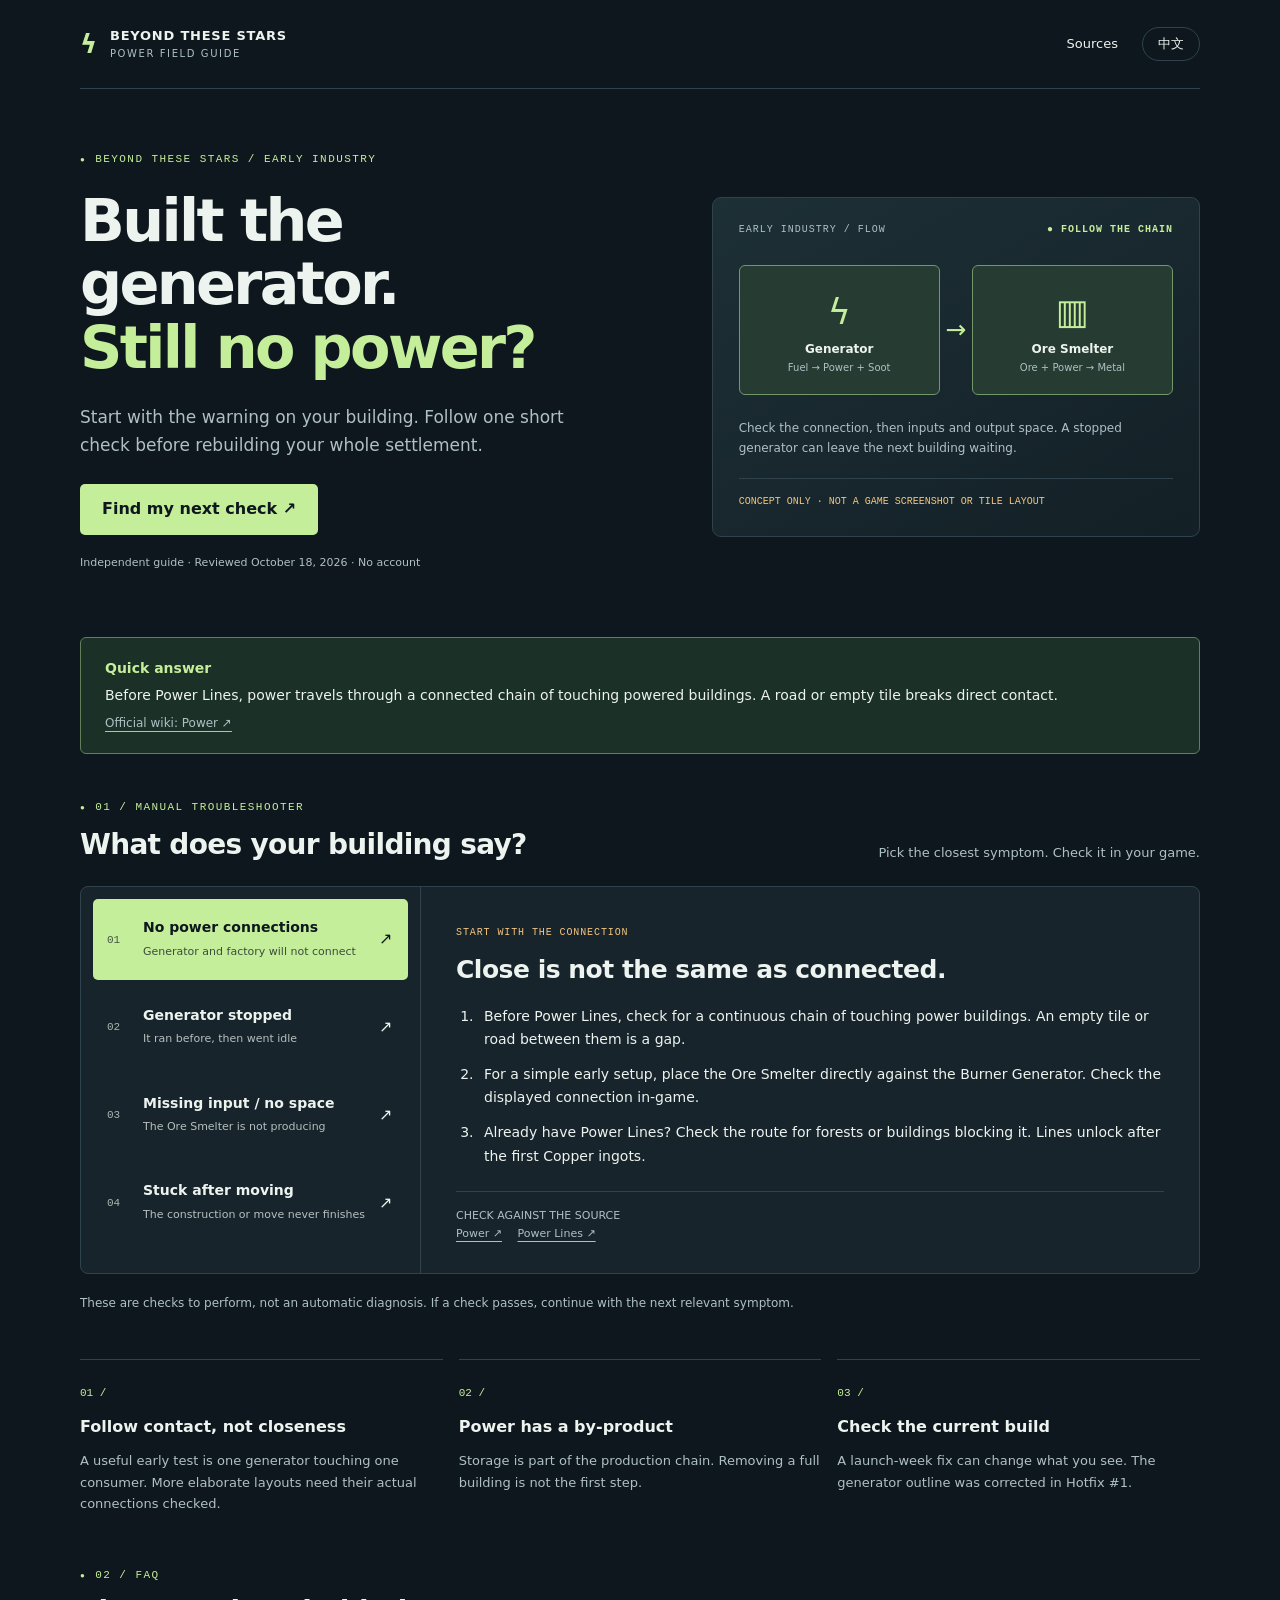
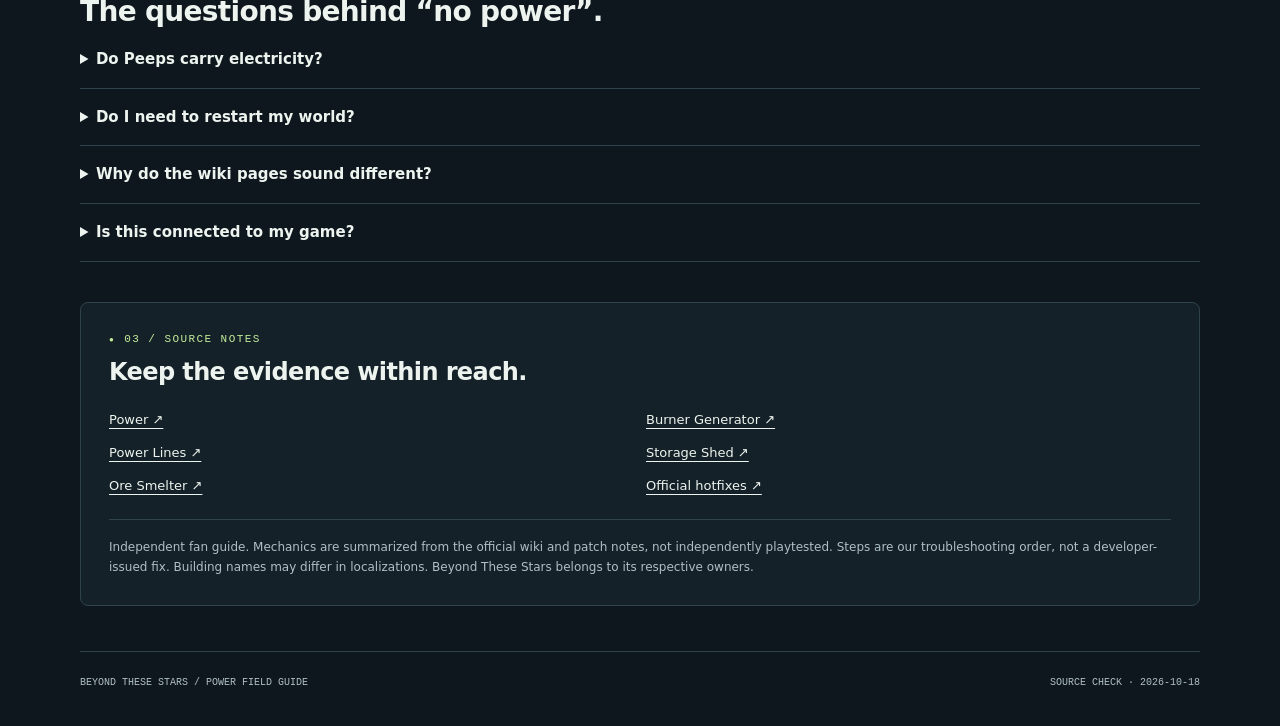
==== index.html @ 2d948776 "发布繁星之海中英文供电排查首版" ====
<!doctype html>
<html lang="en">
<head>
  <meta charset="utf-8">
  <meta name="viewport" content="width=device-width,initial-scale=1">
  <meta name="description" content="Troubleshoot Beyond These Stars power: touching buildings, missing inputs, full soot storage and power lines. A short, source-linked manual checklist.">
  <meta name="theme-color" content="#0e171d">
  <link rel="canonical" href="https://yxhtl.github.io/beyond-these-stars-power-check/">
  <link rel="alternate" hreflang="x-default" href="https://yxhtl.github.io/beyond-these-stars-power-check/">
  <title>Beyond These Stars: No Power Connections & Generator Not Working</title>
  <link rel="alternate" hreflang="en" href="https://yxhtl.github.io/beyond-these-stars-power-check/">
  <link rel="alternate" hreflang="zh-CN" href="https://yxhtl.github.io/beyond-these-stars-power-check/zh.html">
  <link rel="icon" href="data:image/svg+xml,%3Csvg xmlns='http://www.w3.org/2000/svg' viewBox='0 0 32 32'%3E%3Crect width='32' height='32' rx='7' fill='%230e171d'/%3E%3Cpath d='M18 3L7 19h8l-1 10 12-17h-9z' fill='%23c5ee9b'/%3E%3C/svg%3E">
  <link rel="stylesheet" href="style.css">
  <script src="app.js" defer></script>
</head>
<body>
<a class="skip" href="#checks">Skip to power checks</a>
<header class="wrap masthead">
  <a class="brand" href="index.html"><span class="brand-icon" aria-hidden="true">ϟ</span><span>BEYOND THESE STARS<small>POWER FIELD GUIDE</small></span></a>
  <nav aria-label="Navigation"><a class="source-nav" href="#sources">Sources</a><a class="lang" href="zh.html" lang="zh-CN">中文</a></nav>
</header>
<main class="wrap">
  <section class="hero" aria-labelledby="title">
    <div><div class="eyebrow">BEYOND THESE STARS / EARLY INDUSTRY</div><h1 id="title">Built the generator.<br><span>Still no power?</span></h1><p class="lead">Start with the warning on your building. Follow one short check before rebuilding your whole settlement.</p><a class="cta" href="#checks">Find my next check ↗</a><p class="meta">Independent guide · Reviewed October 18, 2026 · No account</p></div>
    <aside class="diagram" aria-label="A conceptual production flow, not an in-game placement map">
      <div class="diagram-header"><span>EARLY INDUSTRY / FLOW</span><b>● FOLLOW THE CHAIN</b></div>
      <div class="power-flow"><div class="machine"><span class="icon" aria-hidden="true">ϟ</span><strong>Generator</strong><small>Fuel → Power + Soot</small></div><span class="flow-arrow" aria-hidden="true">→</span><div class="machine"><span class="icon" aria-hidden="true">▥</span><strong>Ore Smelter</strong><small>Ore + Power → Metal</small></div></div>
      <p>Check the connection, then inputs and output space. A stopped generator can leave the next building waiting.</p><div class="diagram-foot">CONCEPT ONLY · NOT A GAME SCREENSHOT OR TILE LAYOUT</div>
    </aside>
  </section>
  <aside class="quick"><strong>Quick answer</strong><p>Before Power Lines, power travels through a connected chain of touching powered buildings. A road or empty tile breaks direct contact.</p><a href="https://wiki.hoodedhorse.com/Beyond_These_Stars/Power">Official wiki: Power ↗</a></aside>
  <section id="checks" aria-labelledby="checks-title">
    <div class="section-head"><div><div class="eyebrow">01 / MANUAL TROUBLESHOOTER</div><h2 id="checks-title">What does your building say?</h2></div><p>Pick the closest symptom. Check it in your game.</p></div>
    <noscript><p class="noscript">JavaScript is off: all four checklists are shown below.</p></noscript>
    <div class="diagnostics">
      <div class="symptoms" role="group" aria-label="What does your building say?"><button type="button" data-symptom="connection" aria-controls="answer-connection" aria-pressed="true"><span class="num">01</span><span><strong>No power connections</strong><small>Generator and factory will not connect</small></span><span class="arrow" aria-hidden="true">↗</span></button>
<button type="button" data-symptom="stopped" aria-controls="answer-stopped" aria-pressed="false"><span class="num">02</span><span><strong>Generator stopped</strong><small>It ran before, then went idle</small></span><span class="arrow" aria-hidden="true">↗</span></button>
<button type="button" data-symptom="input" aria-controls="answer-input" aria-pressed="false"><span class="num">03</span><span><strong>Missing input / no space</strong><small>The Ore Smelter is not producing</small></span><span class="arrow" aria-hidden="true">↗</span></button>
<button type="button" data-symptom="moved" aria-controls="answer-moved" aria-pressed="false"><span class="num">04</span><span><strong>Stuck after moving</strong><small>The construction or move never finishes</small></span><span class="arrow" aria-hidden="true">↗</span></button></div>
      <div class="answers" aria-live="polite" aria-atomic="true"><article class="answer" id="answer-connection" data-answer="connection" aria-labelledby="heading-connection"><span class="tag">START WITH THE CONNECTION</span><h3 id="heading-connection">Close is not the same as connected.</h3><ol><li>Before Power Lines, check for a continuous chain of touching power buildings. An empty tile or road between them is a gap.</li><li>For a simple early setup, place the Ore Smelter directly against the Burner Generator. Check the displayed connection in-game.</li><li>Already have Power Lines? Check the route for forests or buildings blocking it. Lines unlock after the first Copper ingots.</li></ol><div class="source">CHECK AGAINST THE SOURCE<br><a href="https://wiki.hoodedhorse.com/Beyond_These_Stars/Power">Power ↗</a> <a href="https://wiki.hoodedhorse.com/Beyond_These_Stars/Power_Lines">Power Lines ↗</a></div></article>
<article class="answer" id="answer-stopped" data-answer="stopped" aria-labelledby="heading-stopped"><span class="tag">CHECK THE GENERATOR FIRST</span><h3 id="heading-stopped">Fuel in. Soot out.</h3><ol><li>Inspect the generator’s fuel: it uses Wood or Wood Waste.</li><li>Check its Soot output space. A full Soot store can stop power generation; arrange storage that accepts it.</li><li>If the generator resumes, check the consumer again. If it stays idle, inspect its own status before assuming the grid is broken.</li></ol><div class="source">CHECK AGAINST THE SOURCE<br><a href="https://wiki.hoodedhorse.com/Beyond_These_Stars/Burner_Generator">Burner Generator ↗</a> <a href="https://wiki.hoodedhorse.com/Beyond_These_Stars/Storage_Shed">Storage Shed ↗</a></div></article>
<article class="answer" id="answer-input" data-answer="input" aria-labelledby="heading-input"><span class="tag">TRACE ONE INPUT AT A TIME</span><h3 id="heading-input">Read the smelter’s own status.</h3><ol><li>Check whether Power or ore is missing. The Ore Smelter needs both to make metal.</li><li>If Power is missing, check the connected generator. If ore is missing, inspect the Mine and delivery route.</li><li>If output space is full, inspect storage and its resource allocation. Do this before adding another smelter.</li></ol><div class="source">CHECK AGAINST THE SOURCE<br><a href="https://wiki.hoodedhorse.com/Beyond_These_Stars/Ore_Smelter">Ore Smelter ↗</a> <a href="https://wiki.hoodedhorse.com/Beyond_These_Stars/Storage_Shed">Storage Shed ↗</a></div></article>
<article class="answer" id="answer-moved" data-answer="moved" aria-labelledby="heading-moved"><span class="tag">CHECK PATCHES AND CONSTRUCTION</span><h3 id="heading-moved">A stalled move may be a different problem.</h3><ol><li>Read the current official hotfix notes. Hotfix #1 and #2 addressed building-move cases; #1 also changed the generator outline from pollution range to power range.</li><li>For unfinished construction, check that its required materials can reach the site. A paused supplier can hold construction up.</li><li>If the problem persists on the current build, use the game’s F11 report tool. Keep a save; this page cannot diagnose a save-file bug.</li></ol><div class="source">CHECK AGAINST THE SOURCE<br><a href="https://steamcommunity.com/app/2295060/announcements/">Official hotfixes ↗</a> <a href="https://steamcommunity.com/app/2295060/discussions/0/601911716272542834/">Developer support / F11 FAQ ↗</a></div></article></div>
    </div><p class="after">These are checks to perform, not an automatic diagnosis. If a check passes, continue with the next relevant symptom.</p>
  </section>
  <section class="facts" aria-label="Three things to keep in mind"><article class="fact"><span class="number">01 /</span><h3>Follow contact, not closeness</h3><p>A useful early test is one generator touching one consumer. More elaborate layouts need their actual connections checked.</p></article><article class="fact"><span class="number">02 /</span><h3>Power has a by-product</h3><p>Storage is part of the production chain. Removing a full building is not the first step.</p></article><article class="fact"><span class="number">03 /</span><h3>Check the current build</h3><p>A launch-week fix can change what you see. The generator outline was corrected in Hotfix #1.</p></article></section>
  <section class="faq" aria-labelledby="faq-title"><div class="eyebrow">02 / FAQ</div><h2 id="faq-title">The questions behind “no power”.</h2><details><summary>Do Peeps carry electricity?</summary><p>No. The official Power page describes automatic transfer between connected power buildings. Peeps move other resources.</p></details><details><summary>Do I need to restart my world?</summary><p>This guide has no evidence that restarting fixes your issue. Inspect the warning and current hotfixes first; use F11 for a persistent bug.</p></details><details><summary>Why do the wiki pages sound different?</summary><p>The general Power page describes a chain of touching buildings; the Burner Generator page describes the simpler direct-contact setup. We use the general rule and show direct contact as the first test, not as the only valid layout.</p></details><details><summary>Is this connected to my game?</summary><p>No. Your selection only changes this page. It is not stored or transmitted. There are no analytics scripts, accounts, paid APIs or game-file uploads.</p></details></section>
  <section class="sources" id="sources" aria-labelledby="sources-title"><div class="eyebrow">03 / SOURCE NOTES</div><h2 id="sources-title">Keep the evidence within reach.</h2><div class="source-grid"><a href="https://wiki.hoodedhorse.com/Beyond_These_Stars/Power">Power ↗</a> <a href="https://wiki.hoodedhorse.com/Beyond_These_Stars/Burner_Generator">Burner Generator ↗</a> <a href="https://wiki.hoodedhorse.com/Beyond_These_Stars/Power_Lines">Power Lines ↗</a> <a href="https://wiki.hoodedhorse.com/Beyond_These_Stars/Storage_Shed">Storage Shed ↗</a> <a href="https://wiki.hoodedhorse.com/Beyond_These_Stars/Ore_Smelter">Ore Smelter ↗</a> <a href="https://steamcommunity.com/app/2295060/announcements/">Official hotfixes ↗</a></div><p class="scope">Independent fan guide. Mechanics are summarized from the official wiki and patch notes, not independently playtested. Steps are our troubleshooting order, not a developer-issued fix. Building names may differ in localizations. Beyond These Stars belongs to its respective owners.</p></section>
</main>
<footer class="wrap"><span>BEYOND THESE STARS / POWER FIELD GUIDE</span><span>SOURCE CHECK · 2026-10-18</span></footer>
</body>
</html>
---- style.css ----
:root{color-scheme:dark;--bg:#0e171d;--panel:#17242c;--line:#30434d;--ink:#edf3ee;--muted:#afc0c5;--lime:#c5ee9b;--amber:#f4c57f}*{box-sizing:border-box}html{scroll-behavior:smooth;scroll-padding-top:24px}body{margin:0;background:var(--bg);color:var(--ink);font:16px/1.65 system-ui,-apple-system,"Segoe UI","Microsoft YaHei",sans-serif}a{color:inherit;text-underline-offset:4px}button{font:inherit}button,a,input{touch-action:manipulation}a:focus-visible,button:focus-visible,summary:focus-visible{outline:3px solid var(--amber);outline-offset:5px}.wrap{width:min(1120px,calc(100% - 48px));margin:auto}.skip{position:absolute;top:-100px;background:var(--lime);color:var(--bg);padding:10px;z-index:2}.skip:focus{top:0}.masthead{display:flex;align-items:center;justify-content:space-between;padding:25px 0;border-bottom:1px solid var(--line);gap:20px}.brand{display:flex;gap:12px;align-items:center;text-decoration:none;font-size:13px;font-weight:750;letter-spacing:.06em}.brand-icon{font-size:26px;line-height:1;color:var(--lime)}.brand small{display:block;font-size:10px;letter-spacing:.16em;color:var(--muted);font-weight:500}nav{display:flex;gap:24px;align-items:center;font-size:13px}nav a{text-decoration:none}.lang{border:1px solid var(--line);border-radius:30px;padding:5px 15px}.hero{display:grid;grid-template-columns:1.15fr 1fr;gap:70px;padding:62px 0 54px;align-items:center}.eyebrow{font:11px/1.6 ui-monospace,Consolas,monospace;letter-spacing:.13em;color:var(--lime);text-transform:uppercase}.eyebrow:before{content:'●';font-size:8px;margin-right:9px}h1{font-size:clamp(37px,4.6vw,62px);letter-spacing:-.045em;line-height:1.08;margin:20px 0 24px;font-weight:650}h1 span{color:var(--lime)}.lead{font-size:17px;max-width:490px;color:var(--muted);margin:0 0 25px}.cta{display:inline-block;background:var(--lime);color:var(--bg);padding:12px 22px;border-radius:5px;font-weight:700;text-decoration:none}.meta{font-size:11px;color:var(--muted);margin-top:19px}.diagram{padding:26px;border:1px solid var(--line);border-radius:9px;background:linear-gradient(150deg,#1d3036,#132026);position:relative}.diagram-header{display:flex;justify-content:space-between;font:10px ui-monospace,monospace;color:var(--muted);letter-spacing:.1em}.diagram-header b{color:var(--lime)}.power-flow{display:grid;grid-template-columns:1fr 32px 1fr;align-items:center;margin:30px 0 24px}.machine{text-align:center;border:1px solid #73966b;border-radius:6px;padding:18px 5px;background:#263b32;font-size:12px}.machine .icon{display:block;font-size:35px;color:var(--lime);line-height:1.6}.machine small{display:block;color:var(--muted);font-size:10px}.flow-arrow{text-align:center;color:var(--lime);font-size:25px}.diagram p{margin:0;color:var(--muted);font-size:12px}.diagram-foot{margin-top:19px;border-top:1px solid var(--line);padding-top:15px;color:var(--amber);font:10px/1.6 ui-monospace,monospace}.quick{border:1px solid #657e58;background:#1b3027;border-radius:6px;padding:19px 24px;margin-bottom:45px;font-size:14px}.quick strong{color:var(--lime)}.quick p{margin:4px 0}.quick a{color:var(--muted);font-size:12px}.section-head{display:flex;justify-content:space-between;align-items:end;gap:20px;margin-bottom:23px}h2{font-size:28px;letter-spacing:-.025em;line-height:1.3;margin:10px 0 0}.section-head p{color:var(--muted);font-size:13px;margin:0}.diagnostics{display:grid;grid-template-columns:340px 1fr;border:1px solid var(--line);border-radius:8px;overflow:hidden;background:var(--panel)}.symptoms{padding:12px;border-right:1px solid var(--line);display:flex;flex-direction:column;gap:7px}.symptoms button{text-align:left;display:grid;grid-template-columns:26px 1fr 15px;gap:10px;width:100%;padding:18px 13px;border:1px solid transparent;background:transparent;color:var(--ink);border-radius:5px;cursor:pointer;align-items:center}.symptoms button:hover{background:#23363c}.symptoms button[aria-pressed=true]{background:#c5ee9b;color:var(--bg)}.symptoms strong{display:block;font-size:14px;line-height:1.4}.symptoms small{display:block;font-size:11px;opacity:.75;margin-top:5px}.symptoms .num{font:11px ui-monospace,monospace;opacity:.7}.answer{padding:30px 35px;min-height:348px}.answer[hidden]{display:none}.answer h3{font-size:25px;letter-spacing:-.02em;line-height:1.3;margin:10px 0 19px}.answer ol{padding-left:22px;margin:0}.answer li{padding:0 0 12px 6px;font-size:14px}.answer .source{display:block;border-top:1px solid var(--line);padding-top:15px;margin-top:11px;color:var(--muted);font-size:11px}.answer .source a{margin-right:12px}.tag{font:10px ui-monospace,monospace;color:var(--amber);letter-spacing:.09em}.after{margin-top:20px;color:var(--muted);font-size:12px}.facts{display:grid;grid-template-columns:repeat(3,1fr);gap:16px;margin:45px 0 52px}.fact{border-top:1px solid var(--line);padding-top:18px}.fact .number{font:11px ui-monospace,monospace;color:var(--lime)}.fact h3{font-size:16px;margin:10px 0}.fact p{font-size:13px;color:var(--muted);margin:0}.faq{padding:0 0 40px}details{border-bottom:1px solid var(--line);padding:16px 0}summary{cursor:pointer;font-size:15px;font-weight:600}details p{color:var(--muted);font-size:14px;max-width:820px}.sources{background:#142128;border:1px solid var(--line);border-radius:8px;padding:28px;margin:0 0 45px}.sources h2{margin:9px 0 20px;font-size:24px}.source-grid{display:grid;grid-template-columns:1fr 1fr;gap:12px}.source-grid a{font-size:13px}.sources .scope{color:var(--muted);font-size:12px;border-top:1px solid var(--line);padding-top:18px;margin:22px 0 0}footer{display:flex;justify-content:space-between;gap:18px;padding:22px 0 35px;border-top:1px solid var(--line);color:var(--muted);font:10px/1.7 ui-monospace,monospace}.noscript{padding:10px;color:var(--amber)}@media(max-width:800px){.hero{gap:28px}.diagnostics{grid-template-columns:290px 1fr}.answer{padding:25px}.wrap{width:calc(100% - 36px)}}@media(max-width:640px){.masthead{padding:19px 0}.brand{font-size:11px}nav{gap:14px}nav .source-nav{display:none}.hero{grid-template-columns:1fr;padding:36px 0 30px;gap:28px}h1{font-size:45px}.lead{font-size:15px}.diagram{padding:20px}.power-flow{margin:19px 0}.machine{padding:9px 4px}.machine .icon{font-size:26px}.quick{padding:17px;margin-bottom:30px}.section-head{display:block}.section-head p{margin-top:10px}.diagnostics{grid-template-columns:1fr}.symptoms{border-right:0;border-bottom:1px solid var(--line);display:grid;grid-template-columns:1fr 1fr;gap:6px;padding:8px}.symptoms button{padding:12px 8px;grid-template-columns:1fr;gap:3px;min-height:93px}.symptoms .num,.symptoms .arrow{display:none}.symptoms strong{font-size:13px}.symptoms small{font-size:10px}.answer{min-height:0;padding:23px}.answer h3{font-size:23px}.facts{grid-template-columns:1fr;margin:30px 0;gap:22px}.source-grid{grid-template-columns:1fr}.sources{padding:22px}.faq h2{font-size:25px}footer{flex-direction:column;gap:4px}}@media(prefers-reduced-motion:reduce){html{scroll-behavior:auto}}
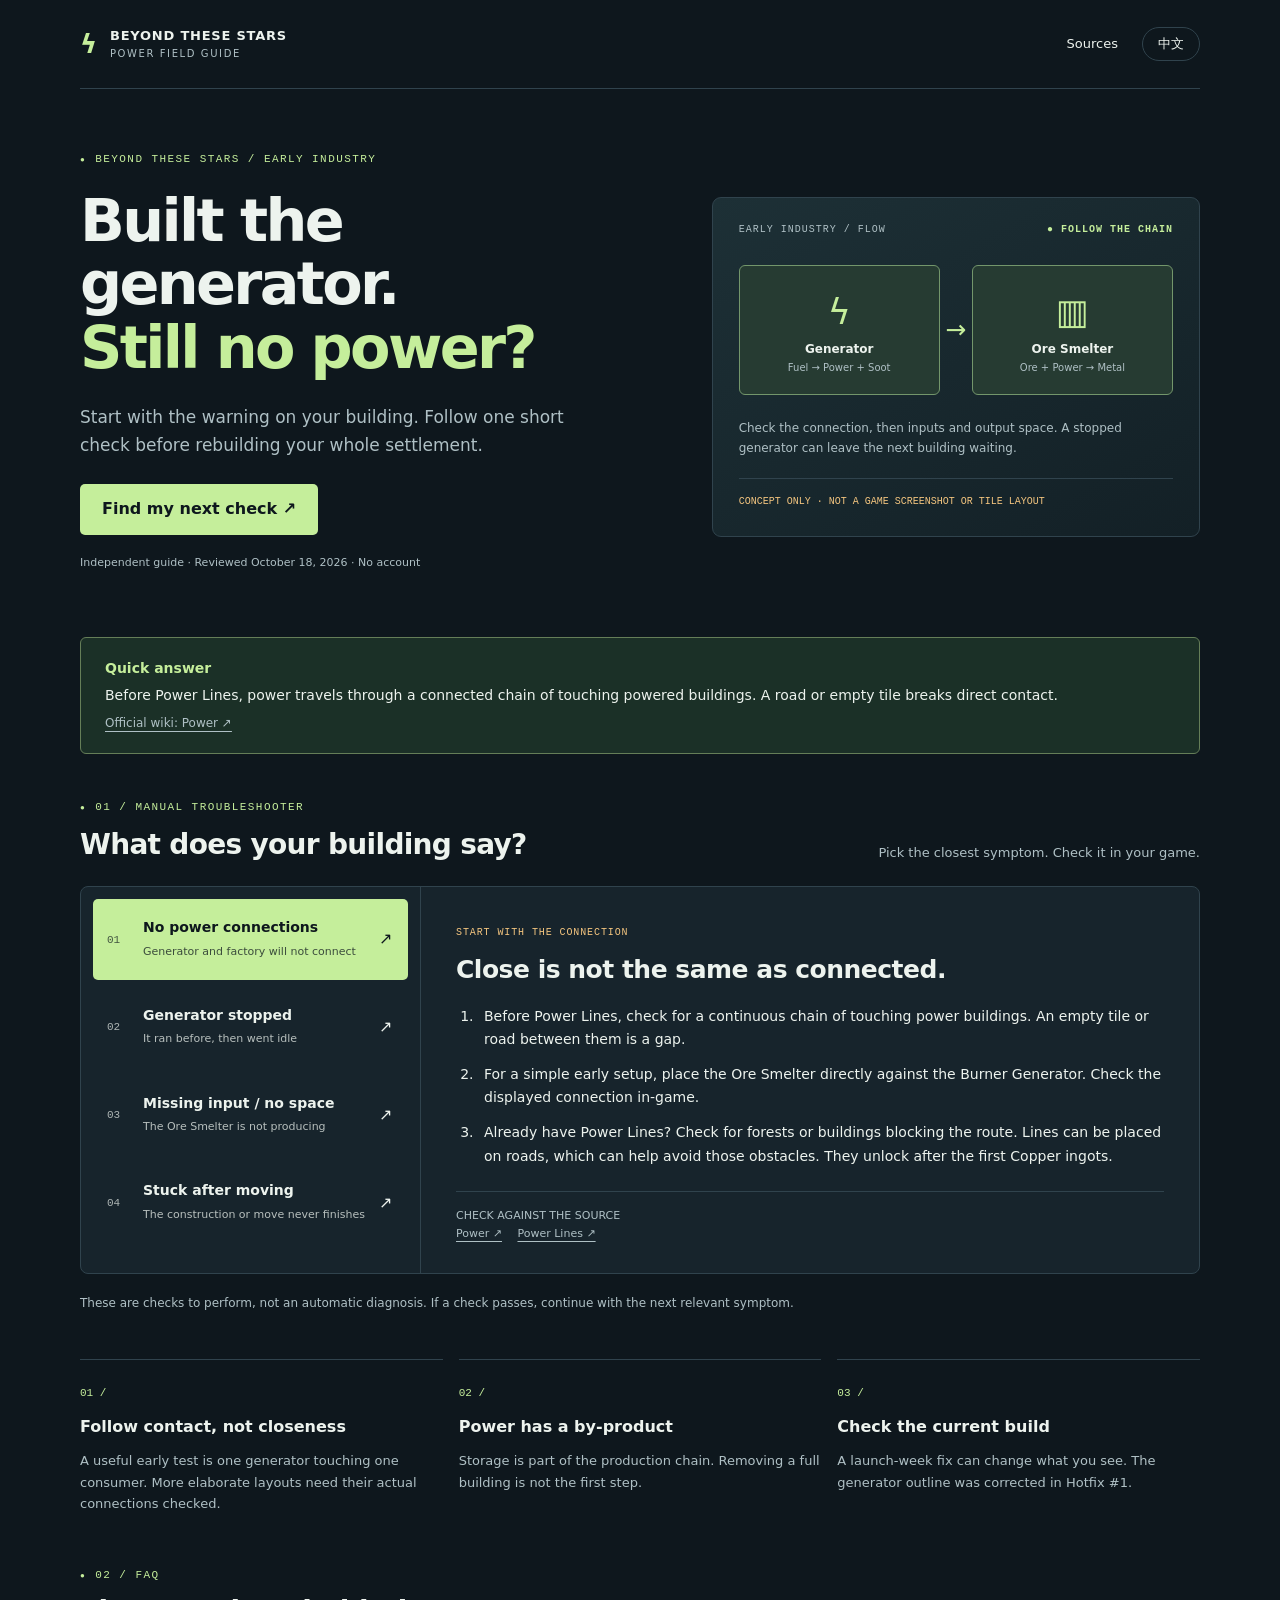
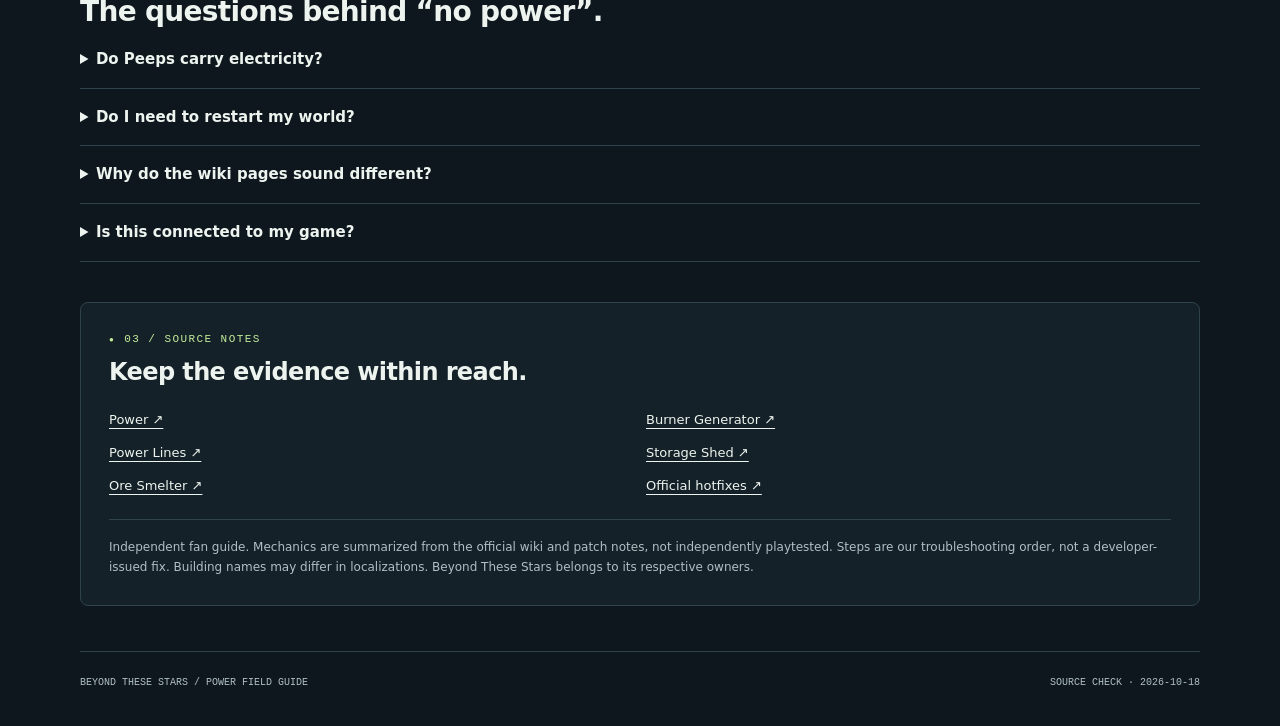
==== commit 9d37a829: "补充电线沿道路铺设的排查办法" ====
--- a/index.html
+++ b/index.html
@@ -2,6 +2,7 @@
 <html lang="en">
 <head>
   <meta charset="utf-8">
+  <meta name="google-site-verification" content="pBHkKJALWgEsYoh5x7FHXkiHy3ZJy1XOUQiFGZpVjVI">
   <meta name="viewport" content="width=device-width,initial-scale=1">
   <meta name="description" content="Troubleshoot Beyond These Stars power: touching buildings, missing inputs, full soot storage and power lines. A short, source-linked manual checklist.">
   <meta name="theme-color" content="#0e171d">
@@ -12,6 +13,7 @@
   <link rel="alternate" hreflang="zh-CN" href="https://yxhtl.github.io/beyond-these-stars-power-check/zh.html">
   <link rel="icon" href="data:image/svg+xml,%3Csvg xmlns='http://www.w3.org/2000/svg' viewBox='0 0 32 32'%3E%3Crect width='32' height='32' rx='7' fill='%230e171d'/%3E%3Cpath d='M18 3L7 19h8l-1 10 12-17h-9z' fill='%23c5ee9b'/%3E%3C/svg%3E">
   <link rel="stylesheet" href="style.css">
+  <script src="analytics.js" defer></script>
   <script src="app.js" defer></script>
 </head>
 <body>
@@ -38,14 +40,14 @@
 <button type="button" data-symptom="stopped" aria-controls="answer-stopped" aria-pressed="false"><span class="num">02</span><span><strong>Generator stopped</strong><small>It ran before, then went idle</small></span><span class="arrow" aria-hidden="true">↗</span></button>
 <button type="button" data-symptom="input" aria-controls="answer-input" aria-pressed="false"><span class="num">03</span><span><strong>Missing input / no space</strong><small>The Ore Smelter is not producing</small></span><span class="arrow" aria-hidden="true">↗</span></button>
 <button type="button" data-symptom="moved" aria-controls="answer-moved" aria-pressed="false"><span class="num">04</span><span><strong>Stuck after moving</strong><small>The construction or move never finishes</small></span><span class="arrow" aria-hidden="true">↗</span></button></div>
-      <div class="answers" aria-live="polite" aria-atomic="true"><article class="answer" id="answer-connection" data-answer="connection" aria-labelledby="heading-connection"><span class="tag">START WITH THE CONNECTION</span><h3 id="heading-connection">Close is not the same as connected.</h3><ol><li>Before Power Lines, check for a continuous chain of touching power buildings. An empty tile or road between them is a gap.</li><li>For a simple early setup, place the Ore Smelter directly against the Burner Generator. Check the displayed connection in-game.</li><li>Already have Power Lines? Check the route for forests or buildings blocking it. Lines unlock after the first Copper ingots.</li></ol><div class="source">CHECK AGAINST THE SOURCE<br><a href="https://wiki.hoodedhorse.com/Beyond_These_Stars/Power">Power ↗</a> <a href="https://wiki.hoodedhorse.com/Beyond_These_Stars/Power_Lines">Power Lines ↗</a></div></article>
-<article class="answer" id="answer-stopped" data-answer="stopped" aria-labelledby="heading-stopped"><span class="tag">CHECK THE GENERATOR FIRST</span><h3 id="heading-stopped">Fuel in. Soot out.</h3><ol><li>Inspect the generator’s fuel: it uses Wood or Wood Waste.</li><li>Check its Soot output space. A full Soot store can stop power generation; arrange storage that accepts it.</li><li>If the generator resumes, check the consumer again. If it stays idle, inspect its own status before assuming the grid is broken.</li></ol><div class="source">CHECK AGAINST THE SOURCE<br><a href="https://wiki.hoodedhorse.com/Beyond_These_Stars/Burner_Generator">Burner Generator ↗</a> <a href="https://wiki.hoodedhorse.com/Beyond_These_Stars/Storage_Shed">Storage Shed ↗</a></div></article>
+      <div class="answers" aria-live="polite" aria-atomic="true"><article class="answer" id="answer-connection" data-answer="connection" aria-labelledby="heading-connection"><span class="tag">START WITH THE CONNECTION</span><h3 id="heading-connection">Close is not the same as connected.</h3><ol><li>Before Power Lines, check for a continuous chain of touching power buildings. An empty tile or road between them is a gap.</li><li>For a simple early setup, place the Ore Smelter directly against the Burner Generator. Check the displayed connection in-game.</li><li>Already have Power Lines? Check for forests or buildings blocking the route. Lines can be placed on roads, which can help avoid those obstacles. They unlock after the first Copper ingots.</li></ol><div class="source">CHECK AGAINST THE SOURCE<br><a href="https://wiki.hoodedhorse.com/Beyond_These_Stars/Power">Power ↗</a> <a href="https://wiki.hoodedhorse.com/Beyond_These_Stars/Power_Lines">Power Lines ↗</a></div></article>
+<article class="answer" id="answer-stopped" data-answer="stopped" aria-labelledby="heading-stopped"><span class="tag">CHECK THE GENERATOR FIRST</span><h3 id="heading-stopped">Fuel in. Soot out.</h3><ol><li>Check the generator’s selected task and missing-input message. Early Wiki guidance lists Wood or Wood Waste; Hotfix #5 added a Planks-to-Power task and notes that some balance changes may apply only to new buildings. Use the tasks actually available on this building in your current build; do not assume every building has the new task.</li><li>Check its Soot output space. A full Soot store can stop power generation; arrange storage that accepts it.</li><li>If the generator resumes, check the consumer again. If it stays idle, inspect its own status before assuming the grid is broken.</li></ol><div class="source">CHECK AGAINST THE SOURCE<br><a href="https://wiki.hoodedhorse.com/Beyond_These_Stars/Burner_Generator">Burner Generator ↗</a> <a href="https://wiki.hoodedhorse.com/Beyond_These_Stars/Storage_Shed">Storage Shed ↗</a> <a href="https://steamcommunity.com/app/2295060/allnews/">Official hotfix #5 ↗</a></div></article>
 <article class="answer" id="answer-input" data-answer="input" aria-labelledby="heading-input"><span class="tag">TRACE ONE INPUT AT A TIME</span><h3 id="heading-input">Read the smelter’s own status.</h3><ol><li>Check whether Power or ore is missing. The Ore Smelter needs both to make metal.</li><li>If Power is missing, check the connected generator. If ore is missing, inspect the Mine and delivery route.</li><li>If output space is full, inspect storage and its resource allocation. Do this before adding another smelter.</li></ol><div class="source">CHECK AGAINST THE SOURCE<br><a href="https://wiki.hoodedhorse.com/Beyond_These_Stars/Ore_Smelter">Ore Smelter ↗</a> <a href="https://wiki.hoodedhorse.com/Beyond_These_Stars/Storage_Shed">Storage Shed ↗</a></div></article>
-<article class="answer" id="answer-moved" data-answer="moved" aria-labelledby="heading-moved"><span class="tag">CHECK PATCHES AND CONSTRUCTION</span><h3 id="heading-moved">A stalled move may be a different problem.</h3><ol><li>Read the current official hotfix notes. Hotfix #1 and #2 addressed building-move cases; #1 also changed the generator outline from pollution range to power range.</li><li>For unfinished construction, check that its required materials can reach the site. A paused supplier can hold construction up.</li><li>If the problem persists on the current build, use the game’s F11 report tool. Keep a save; this page cannot diagnose a save-file bug.</li></ol><div class="source">CHECK AGAINST THE SOURCE<br><a href="https://steamcommunity.com/app/2295060/announcements/">Official hotfixes ↗</a> <a href="https://steamcommunity.com/app/2295060/discussions/0/601911716272542834/">Developer support / F11 FAQ ↗</a></div></article></div>
+<article class="answer" id="answer-moved" data-answer="moved" aria-labelledby="heading-moved"><span class="tag">CHECK PATCHES AND CONSTRUCTION</span><h3 id="heading-moved">A stalled move may be a different problem.</h3><ol><li>Check your build and the move controls available in game. Hotfix #4 added cancellation of a Move Building order; Hotfix #6 fixed cancellation working only on Kewa’s Base Plate. Keep a save. If a cancel option is available and you want to undo the move, try it, then check the result in game. This does not guarantee that every stalled move is repaired.</li><li>For unfinished construction, check that its required materials can reach the site. A paused supplier can hold construction up.</li><li>If the problem persists on the current build, use the game’s F11 report tool. Keep a save; this page cannot diagnose a save-file bug.</li></ol><div class="source">CHECK AGAINST THE SOURCE<br><a href="https://steamcommunity.com/app/2295060/allnews/">Official hotfixes ↗</a> <a href="https://steamcommunity.com/app/2295060/discussions/0/601911716272542834/">Developer support / F11 FAQ ↗</a></div></article></div>
     </div><p class="after">These are checks to perform, not an automatic diagnosis. If a check passes, continue with the next relevant symptom.</p>
   </section>
   <section class="facts" aria-label="Three things to keep in mind"><article class="fact"><span class="number">01 /</span><h3>Follow contact, not closeness</h3><p>A useful early test is one generator touching one consumer. More elaborate layouts need their actual connections checked.</p></article><article class="fact"><span class="number">02 /</span><h3>Power has a by-product</h3><p>Storage is part of the production chain. Removing a full building is not the first step.</p></article><article class="fact"><span class="number">03 /</span><h3>Check the current build</h3><p>A launch-week fix can change what you see. The generator outline was corrected in Hotfix #1.</p></article></section>
-  <section class="faq" aria-labelledby="faq-title"><div class="eyebrow">02 / FAQ</div><h2 id="faq-title">The questions behind “no power”.</h2><details><summary>Do Peeps carry electricity?</summary><p>No. The official Power page describes automatic transfer between connected power buildings. Peeps move other resources.</p></details><details><summary>Do I need to restart my world?</summary><p>This guide has no evidence that restarting fixes your issue. Inspect the warning and current hotfixes first; use F11 for a persistent bug.</p></details><details><summary>Why do the wiki pages sound different?</summary><p>The general Power page describes a chain of touching buildings; the Burner Generator page describes the simpler direct-contact setup. We use the general rule and show direct contact as the first test, not as the only valid layout.</p></details><details><summary>Is this connected to my game?</summary><p>No. Your selection only changes this page. It is not stored or transmitted. There are no analytics scripts, accounts, paid APIs or game-file uploads.</p></details></section>
+  <section class="faq" aria-labelledby="faq-title"><div class="eyebrow">02 / FAQ</div><h2 id="faq-title">The questions behind “no power”.</h2><details><summary>Do Peeps carry electricity?</summary><p>No. The official Power page describes automatic transfer between connected power buildings. Peeps move other resources.</p></details><details><summary>Do I need to restart my world?</summary><p>This guide has no evidence that restarting fixes your issue. Inspect the warning and current hotfixes first; use F11 for a persistent bug.</p></details><details><summary>Why do the wiki pages sound different?</summary><p>The general Power page describes a chain of touching buildings; the Burner Generator page describes the simpler direct-contact setup. We use the general rule and show direct contact as the first test, not as the only valid layout.</p></details><details><summary>Is this connected to my game?</summary><p>No. Your choice changes this page and is not saved or sent. On the published site, Google Analytics uses cookies to measure visits and whether the checks are used. The selected symptom is not sent. No account or game-file upload is needed. <a href="https://policies.google.com/privacy">Google privacy policy</a>.</p></details></section>
   <section class="sources" id="sources" aria-labelledby="sources-title"><div class="eyebrow">03 / SOURCE NOTES</div><h2 id="sources-title">Keep the evidence within reach.</h2><div class="source-grid"><a href="https://wiki.hoodedhorse.com/Beyond_These_Stars/Power">Power ↗</a> <a href="https://wiki.hoodedhorse.com/Beyond_These_Stars/Burner_Generator">Burner Generator ↗</a> <a href="https://wiki.hoodedhorse.com/Beyond_These_Stars/Power_Lines">Power Lines ↗</a> <a href="https://wiki.hoodedhorse.com/Beyond_These_Stars/Storage_Shed">Storage Shed ↗</a> <a href="https://wiki.hoodedhorse.com/Beyond_These_Stars/Ore_Smelter">Ore Smelter ↗</a> <a href="https://steamcommunity.com/app/2295060/announcements/">Official hotfixes ↗</a></div><p class="scope">Independent fan guide. Mechanics are summarized from the official wiki and patch notes, not independently playtested. Steps are our troubleshooting order, not a developer-issued fix. Building names may differ in localizations. Beyond These Stars belongs to its respective owners.</p></section>
 </main>
 <footer class="wrap"><span>BEYOND THESE STARS / POWER FIELD GUIDE</span><span>SOURCE CHECK · 2026-10-18</span></footer>
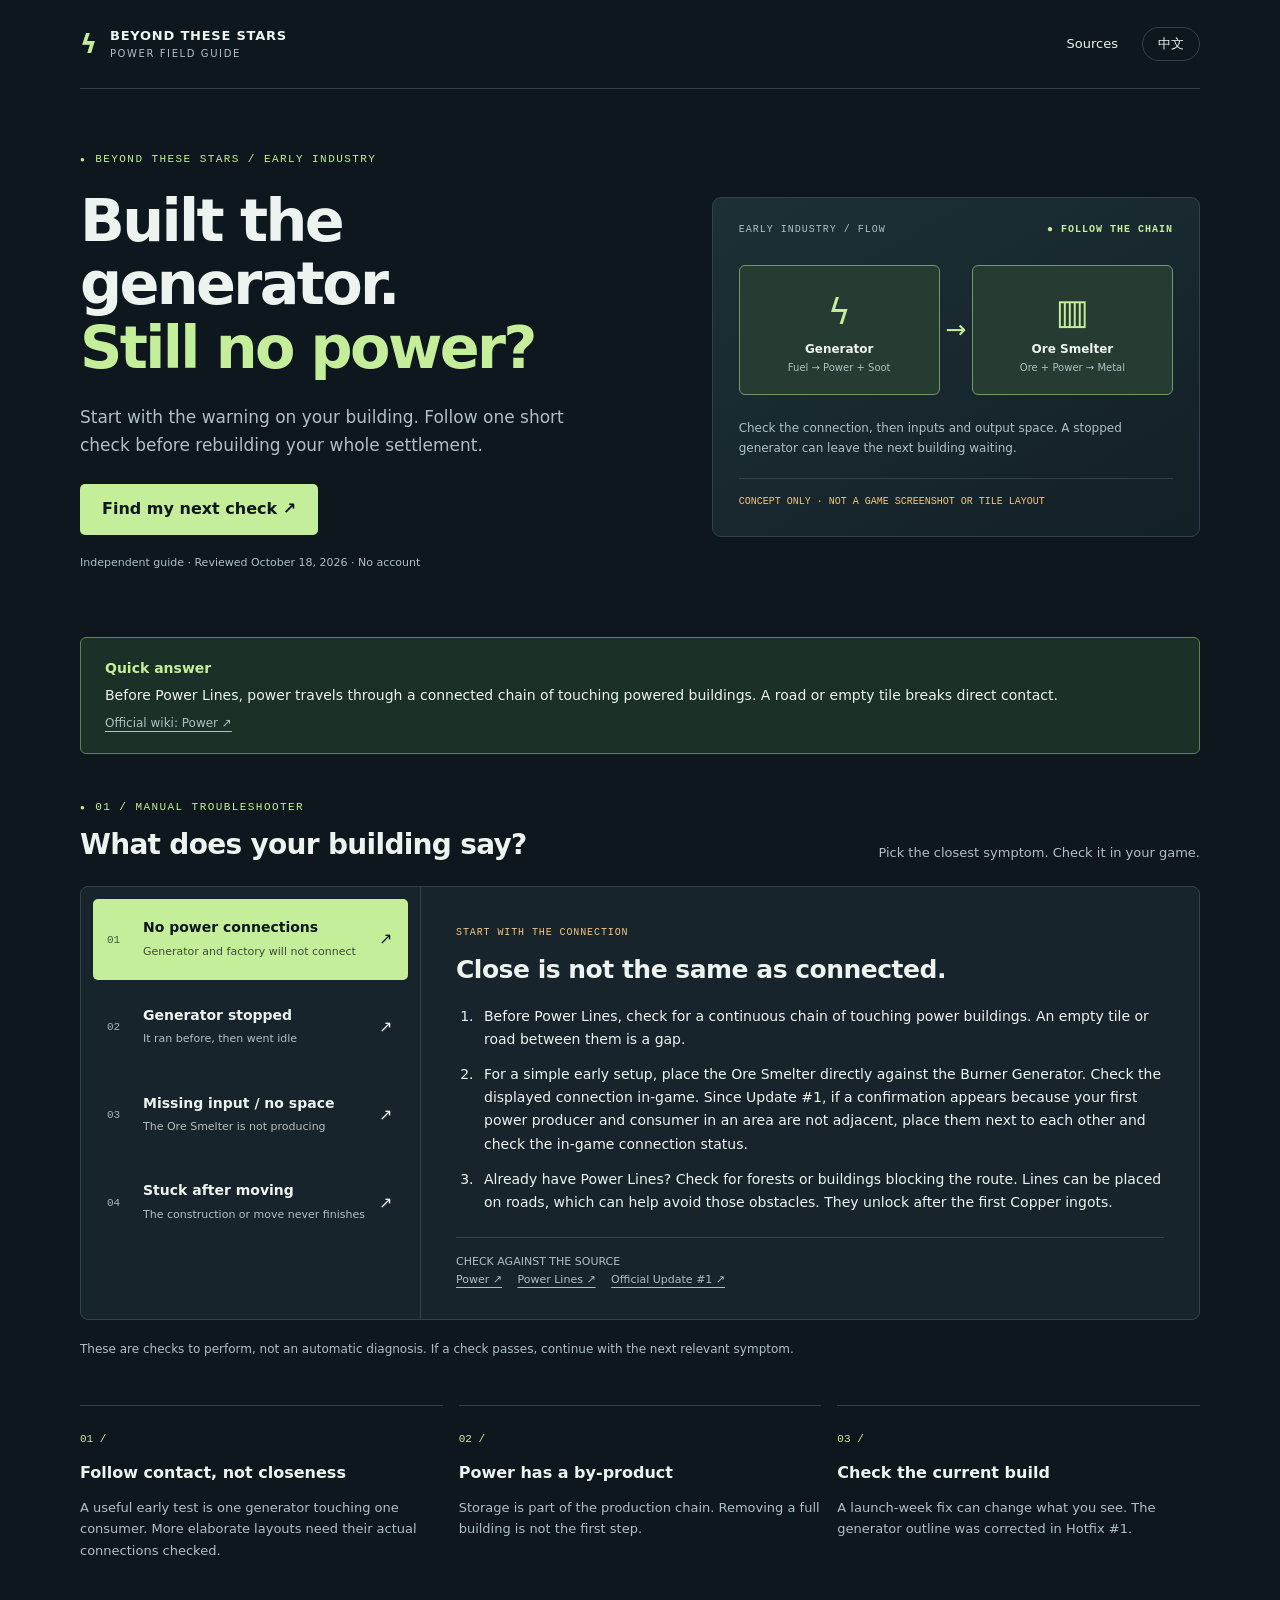
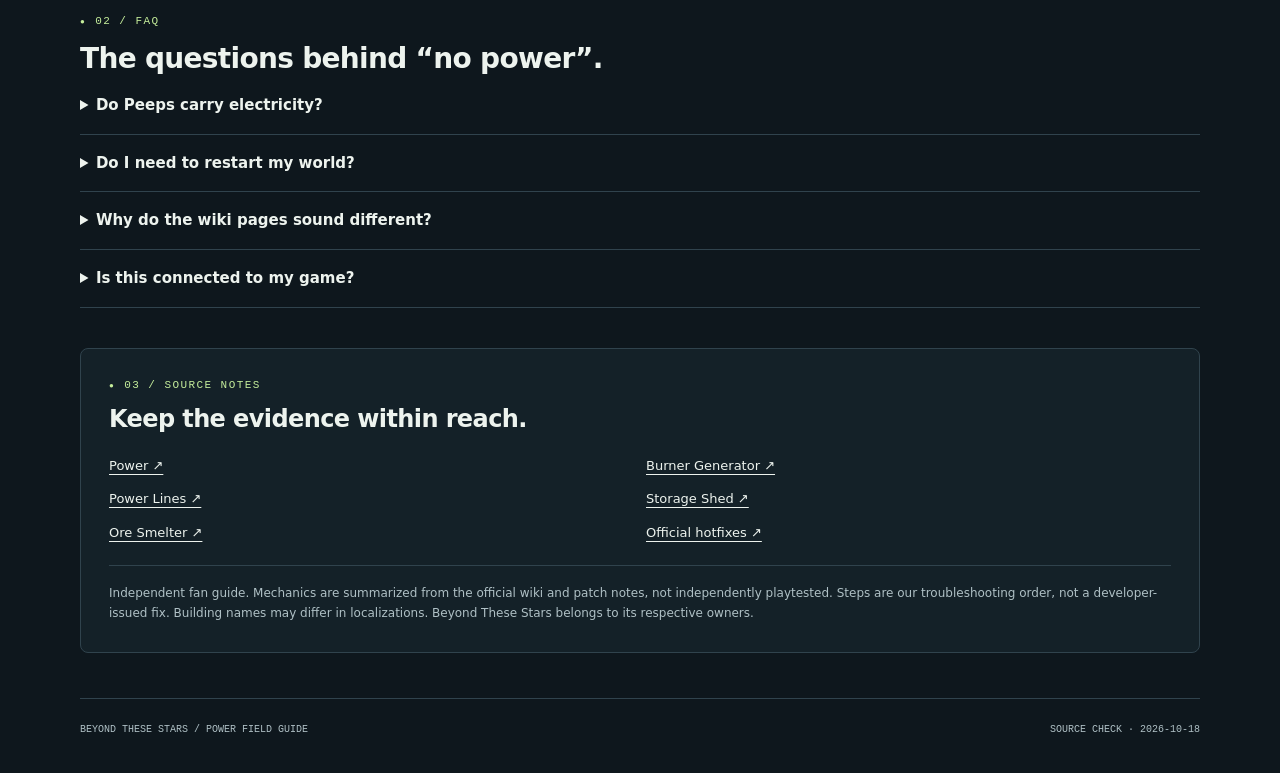
==== commit 0e275836: "补清首次摆放电力建筑时的确认提示" ====
--- a/index.html
+++ b/index.html
@@ -40,7 +40,7 @@
 <button type="button" data-symptom="stopped" aria-controls="answer-stopped" aria-pressed="false"><span class="num">02</span><span><strong>Generator stopped</strong><small>It ran before, then went idle</small></span><span class="arrow" aria-hidden="true">↗</span></button>
 <button type="button" data-symptom="input" aria-controls="answer-input" aria-pressed="false"><span class="num">03</span><span><strong>Missing input / no space</strong><small>The Ore Smelter is not producing</small></span><span class="arrow" aria-hidden="true">↗</span></button>
 <button type="button" data-symptom="moved" aria-controls="answer-moved" aria-pressed="false"><span class="num">04</span><span><strong>Stuck after moving</strong><small>The construction or move never finishes</small></span><span class="arrow" aria-hidden="true">↗</span></button></div>
-      <div class="answers" aria-live="polite" aria-atomic="true"><article class="answer" id="answer-connection" data-answer="connection" aria-labelledby="heading-connection"><span class="tag">START WITH THE CONNECTION</span><h3 id="heading-connection">Close is not the same as connected.</h3><ol><li>Before Power Lines, check for a continuous chain of touching power buildings. An empty tile or road between them is a gap.</li><li>For a simple early setup, place the Ore Smelter directly against the Burner Generator. Check the displayed connection in-game.</li><li>Already have Power Lines? Check for forests or buildings blocking the route. Lines can be placed on roads, which can help avoid those obstacles. They unlock after the first Copper ingots.</li></ol><div class="source">CHECK AGAINST THE SOURCE<br><a href="https://wiki.hoodedhorse.com/Beyond_These_Stars/Power">Power ↗</a> <a href="https://wiki.hoodedhorse.com/Beyond_These_Stars/Power_Lines">Power Lines ↗</a></div></article>
+      <div class="answers" aria-live="polite" aria-atomic="true"><article class="answer" id="answer-connection" data-answer="connection" aria-labelledby="heading-connection"><span class="tag">START WITH THE CONNECTION</span><h3 id="heading-connection">Close is not the same as connected.</h3><ol><li>Before Power Lines, check for a continuous chain of touching power buildings. An empty tile or road between them is a gap.</li><li>For a simple early setup, place the Ore Smelter directly against the Burner Generator. Check the displayed connection in-game. Since Update #1, if a confirmation appears because your first power producer and consumer in an area are not adjacent, place them next to each other and check the in-game connection status.</li><li>Already have Power Lines? Check for forests or buildings blocking the route. Lines can be placed on roads, which can help avoid those obstacles. They unlock after the first Copper ingots.</li></ol><div class="source">CHECK AGAINST THE SOURCE<br><a href="https://wiki.hoodedhorse.com/Beyond_These_Stars/Power">Power ↗</a> <a href="https://wiki.hoodedhorse.com/Beyond_These_Stars/Power_Lines">Power Lines ↗</a> <a href="https://steamcommunity.com/app/2295060/allnews/">Official Update #1 ↗</a></div></article>
 <article class="answer" id="answer-stopped" data-answer="stopped" aria-labelledby="heading-stopped"><span class="tag">CHECK THE GENERATOR FIRST</span><h3 id="heading-stopped">Fuel in. Soot out.</h3><ol><li>Check the generator’s selected task and missing-input message. Early Wiki guidance lists Wood or Wood Waste; Hotfix #5 added a Planks-to-Power task and notes that some balance changes may apply only to new buildings. Use the tasks actually available on this building in your current build; do not assume every building has the new task.</li><li>Check its Soot output space. A full Soot store can stop power generation; arrange storage that accepts it.</li><li>If the generator resumes, check the consumer again. If it stays idle, inspect its own status before assuming the grid is broken.</li></ol><div class="source">CHECK AGAINST THE SOURCE<br><a href="https://wiki.hoodedhorse.com/Beyond_These_Stars/Burner_Generator">Burner Generator ↗</a> <a href="https://wiki.hoodedhorse.com/Beyond_These_Stars/Storage_Shed">Storage Shed ↗</a> <a href="https://steamcommunity.com/app/2295060/allnews/">Official hotfix #5 ↗</a></div></article>
 <article class="answer" id="answer-input" data-answer="input" aria-labelledby="heading-input"><span class="tag">TRACE ONE INPUT AT A TIME</span><h3 id="heading-input">Read the smelter’s own status.</h3><ol><li>Check whether Power or ore is missing. The Ore Smelter needs both to make metal.</li><li>If Power is missing, check the connected generator. If ore is missing, inspect the Mine and delivery route.</li><li>If output space is full, inspect storage and its resource allocation. Do this before adding another smelter.</li></ol><div class="source">CHECK AGAINST THE SOURCE<br><a href="https://wiki.hoodedhorse.com/Beyond_These_Stars/Ore_Smelter">Ore Smelter ↗</a> <a href="https://wiki.hoodedhorse.com/Beyond_These_Stars/Storage_Shed">Storage Shed ↗</a></div></article>
 <article class="answer" id="answer-moved" data-answer="moved" aria-labelledby="heading-moved"><span class="tag">CHECK PATCHES AND CONSTRUCTION</span><h3 id="heading-moved">A stalled move may be a different problem.</h3><ol><li>Check your build and the move controls available in game. Hotfix #4 added cancellation of a Move Building order; Hotfix #6 fixed cancellation working only on Kewa’s Base Plate. Keep a save. If a cancel option is available and you want to undo the move, try it, then check the result in game. This does not guarantee that every stalled move is repaired.</li><li>For unfinished construction, check that its required materials can reach the site. A paused supplier can hold construction up.</li><li>If the problem persists on the current build, use the game’s F11 report tool. Keep a save; this page cannot diagnose a save-file bug.</li></ol><div class="source">CHECK AGAINST THE SOURCE<br><a href="https://steamcommunity.com/app/2295060/allnews/">Official hotfixes ↗</a> <a href="https://steamcommunity.com/app/2295060/discussions/0/601911716272542834/">Developer support / F11 FAQ ↗</a></div></article></div>
